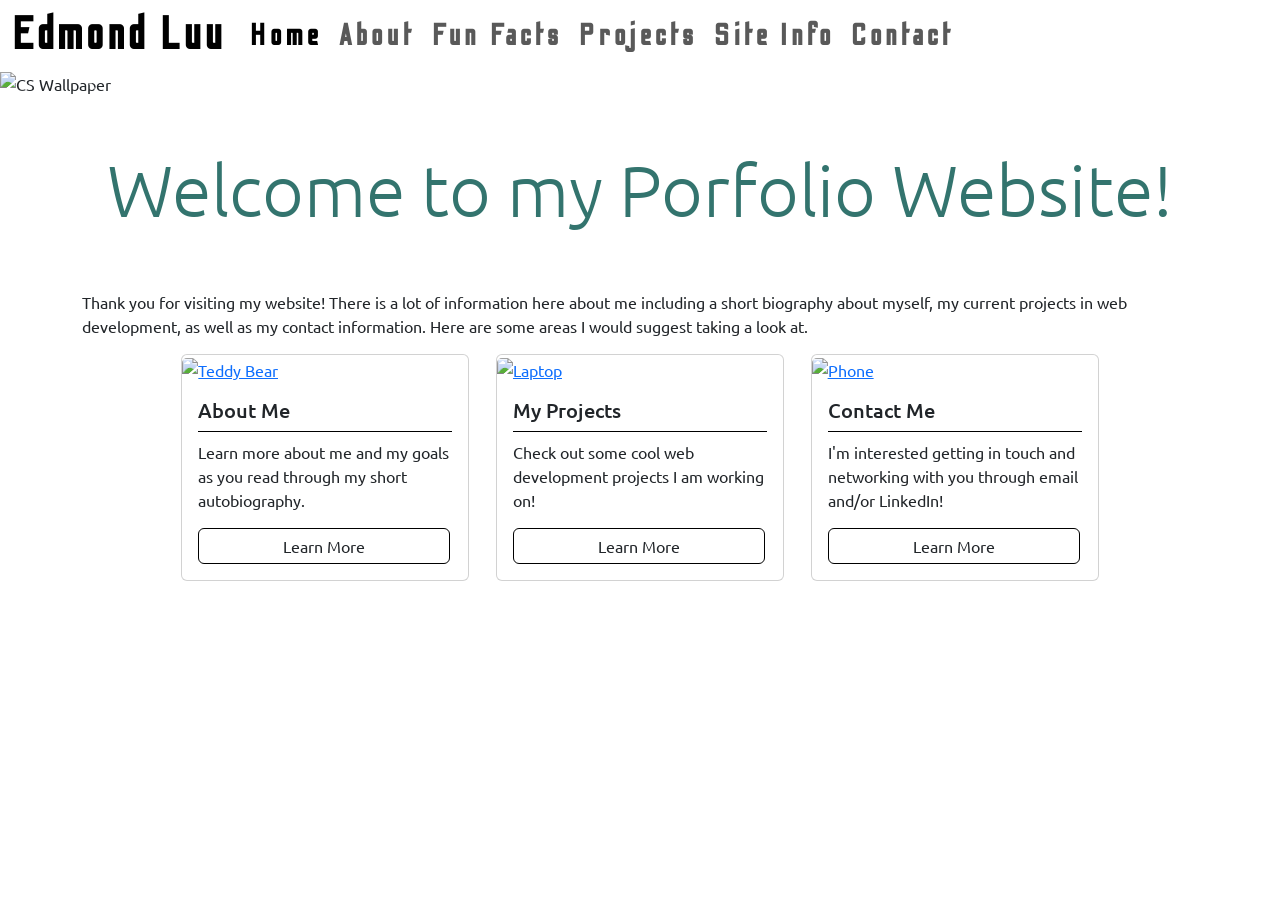
==== index.html @ f94c2e9e "Portfolio Website" ====
<!DOCTYPE html>
<html lang="en">

<head>
    <meta charset="UTF-8">
    <meta http-equiv="X-UA-Compatible" content="IE=edge">
    <meta name="viewport" content="width=device-width, initial-scale=1.0">
    <title>Edmond Luu - Personal Website</title>
    <link rel="preconnect" href="https://fonts.googleapis.com">
    <link rel="preconnect" href="https://fonts.gstatic.com" crossorigin>
    <link href="https://fonts.googleapis.com/css2?family=Odibee+Sans&display=swap" rel="stylesheet">
    <link rel="preconnect" href="https://fonts.googleapis.com">
    <link rel="preconnect" href="https://fonts.gstatic.com" crossorigin>
    <link href="https://fonts.googleapis.com/css2?family=Ubuntu&display=swap" rel="stylesheet">
    <link href="https://cdn.jsdelivr.net/npm/bootstrap@5.2.0-beta1/dist/css/bootstrap.min.css" rel="stylesheet"
        integrity="sha384-0evHe/X+R7YkIZDRvuzKMRqM+OrBnVFBL6DOitfPri4tjfHxaWutUpFmBp4vmVor" crossorigin="anonymous">
    <link rel="stylesheet" href="style.css">
</head>

<body>
    <nav class="navbar navbar-expand-md sticky-top">
        <div class="container-fluid">
            <a class="navbar-brand" href="index.html" id="title">Edmond Luu</a>
            <button class="navbar-toggler" type="button" data-bs-toggle="collapse" data-bs-target="#navbarNav"
                aria-controls="navbarNav" aria-expanded="false" aria-label="Toggle navigation">
                <span class="navbar-toggler-icon"></span>
            </button>
            <div class="collapse navbar-collapse" id="navbarNav">
                <ul class="navbar-nav me-auto mb-2 mb-lg-0">
                    <li class="nav-item">
                        <a class="nav-link active" aria-current="page" href="index.html">Home</a>
                    </li>
                    <li class="nav-item">
                        <a class="nav-link" href="about.html">About</a>
                    </li>
                    <li class="nav-item">
                        <a class="nav-link" href="funfacts.html">Fun Facts</a>
                    </li>
                    <li class="nav-item">
                        <a class="nav-link" href="projects.html">Projects</a>
                    </li>
                    <li class="nav-item">
                        <a class="nav-link" href="siteinfo.html">Site Info</a>
                    </li>
                    <li class="nav-item">
                        <a class="nav-link" href="contact.html">Contact</a>
                    </li>
                </ul>
            </div>
        </div>
    </nav>

    <div id="carouselExampleIndicators" class="carousel slide" data-bs-ride="carousel">
        <div class="carousel-indicators">
            <button type="button" data-bs-target="#carouselExampleIndicators" data-bs-slide-to="0"
                class="active bg-success" aria-current="true" aria-label="Slide 1"></button>
            <button type="button" data-bs-target="#carouselExampleIndicators" class="bg-success" data-bs-slide-to="1"
                aria-label="Slide 2"></button>
            <button type="button" data-bs-target="#carouselExampleIndicators" class="bg-success" data-bs-slide-to="2"
                aria-label="Slide 3"></button>
            <button type="button" data-bs-target="#carouselExampleIndicators" class="bg-success" data-bs-slide-to="3"
                aria-label="Slide 4"></button>
        </div>
        <div class="carousel-inner">
            <div class="carousel-item active" data-bs-interval="10000">
                <img src="https://images.unsplash.com/photo-1505238680356-667803448bb6?crop=entropy&cs=tinysrgb&fm=jpg&ixlib=rb-1.2.1&q=80&raw_url=true&ixid=MnwxMjA3fDB8MHxwaG90by1wYWdlfHx8fGVufDB8fHx8&auto=format&fit=crop&w=2370"
                    class="d-block w-100" alt="CS Wallpaper">
            </div>
            <div class="carousel-item" data-bs-interval="10000">
                <img src="https://images.unsplash.com/photo-1638909374755-a4f79efb5514?crop=entropy&cs=tinysrgb&fm=jpg&ixlib=rb-1.2.1&q=80&raw_url=true&ixid=MnwxMjA3fDB8MHxwaG90by1wYWdlfHx8fGVufDB8fHx8&auto=format&fit=crop&w=2370"
                    class="d-block w-100" alt="UC Berkeley">
            </div>
            <div class="carousel-item" data-bs-interval="10000">
                <img src="https://images.unsplash.com/photo-1631423584036-e82dd3979e92?crop=entropy&cs=tinysrgb&fm=jpg&ixlib=rb-1.2.1&q=80&raw_url=true&ixid=MnwxMjA3fDB8MHxwaG90by1wYWdlfHx8fGVufDB8fHx8&auto=format&fit=crop&w=2370"
                    class="d-block w-100" alt="Bay Area">
            </div>

            <div class="carousel-item" data-bs-interval="10000">
                <img src="https://images.unsplash.com/photo-1519583272095-6433daf26b6e?crop=entropy&cs=tinysrgb&fm=jpg&ixlib=rb-1.2.1&q=80&raw_url=true&ixid=MnwxMjA3fDB8MHxwaG90by1wYWdlfHx8fGVufDB8fHx8&auto=format&fit=crop&w=2370"
                    class="d-block w-100" alt="Evergreen, San Jose">
            </div>
        </div>
        <button class="carousel-control-prev" type="button" data-bs-target="#carouselExampleIndicators"
            data-bs-slide="prev">
            <span class="carousel-control-prev-icon" aria-hidden="true"></span>
            <span class="visually-hidden">Previous</span>
        </button>
        <button class="carousel-control-next" type="button" data-bs-target="#carouselExampleIndicators"
            data-bs-slide="next">
            <span class="carousel-control-next-icon" aria-hidden="true"></span>
            <span class="visually-hidden">Next</span>
        </button>
    </div>

    <section class="container-fluid" id="intro">
        <h2 class="display-2 text-center" id="welcome">Welcome to my Porfolio Website!</h2>
    </section>

    <section class="container" id="intro">
        <p>Thank you for visiting my website! There is a lot of information here about me including a short biography
            about myself, my current projects in web development, as well as my contact information. Here are some areas
            I would suggest taking a look at.</p>
    </section>

    <section id="cards">
        <div></div>
        <div class="card" style="width: 18rem;">
            <a href="about.html"><img
                    src="https://images.unsplash.com/photo-1562040506-a9b32cb51b94?crop=entropy&cs=tinysrgb&fm=jpg&ixlib=rb-1.2.1&q=80&raw_url=true&ixid=MnwxMjA3fDB8MHxwaG90by1wYWdlfHx8fGVufDB8fHx8&auto=format&fit=crop&w=2370"
                    class="card-img-top" alt="Teddy Bear"></a>
            <div class="card-body">
                <h5 class="card-title">About Me</h5>
                <p class="card-text">Learn more about me and my goals as you read through my short autobiography.</p>
                <div class="card-button">
                    <a href="about.html" class="btn btn-transparent" id="card-button">Learn More</a>
                </div>
            </div>
        </div>

        <div class="card" style="width: 18rem;">
            <a href="projects.html"><img
                    src="https://images.unsplash.com/photo-1492551557933-34265f7af79e?crop=entropy&cs=tinysrgb&fm=jpg&ixlib=rb-1.2.1&q=80&raw_url=true&ixid=MnwxMjA3fDB8MHxwaG90by1wYWdlfHx8fGVufDB8fHx8&auto=format&fit=crop&w=2370"
                    class="card-img-top" alt="Laptop"></a>
            <div class="card-body">
                <h5 class="card-title">My Projects</h5>
                <p class="card-text">Check out some cool web development projects I am working on!
                </p>
                <div class="card-button">
                    <a href="projects.html" class="btn btn-transparent" id="card-button">Learn More</a>
                </div>
            </div>
        </div>

        <div class="card" style="width: 18rem;">
            <a href="contact.html"><img
                    src="https://images.unsplash.com/photo-1483478550801-ceba5fe50e8e?crop=entropy&cs=tinysrgb&fm=jpg&ixlib=rb-1.2.1&q=80&raw_url=true&ixid=MnwxMjA3fDB8MHxwaG90by1wYWdlfHx8fGVufDB8fHx8&auto=format&fit=crop&w=2370"
                    class="card-img-top" alt="Phone"></a>
            <div class="card-body">
                <h5 class="card-title">Contact Me</h5>
                <p class="card-text">I'm interested getting in touch and networking with you through email and/or
                    LinkedIn!
                </p>
                <div class="card-button">
                    <a href="about.html" class="btn btn-transparent" id="card-button">Learn More</a>
                </div>
            </div>
        </div>
        <div></div>
    </section>


    <script src="https://cdn.jsdelivr.net/npm/bootstrap@5.2.0-beta1/dist/js/bootstrap.bundle.min.js"
        integrity="sha384-pprn3073KE6tl6bjs2QrFaJGz5/SUsLqktiwsUTF55Jfv3qYSDhgCecCxMW52nD2"
        crossorigin="anonymous"></script>
</body>

</html>
---- style.css ----
:root {
    --theme-color: rgb(51, 116, 110);
}

body {
    box-sizing: border-box;
    background-image: url("https://images.unsplash.com/photo-1491895200222-0fc4a4c35e18?crop=entropy&cs=tinysrgb&fm=jpg&ixlib=rb-1.2.1&q=80&raw_url=true&ixid=MnwxMjA3fDB8MHxwaG90by1wYWdlfHx8fGVufDB8fHx8&auto=format&fit=crop&w=3905");
    font-family: 'Ubuntu', sans-serif;
}

nav {
    font-weight: 700;
    font-size: 30px;
    font-family: "Odibee Sans", cursive;
    letter-spacing: 5px;
    min-height: 8vh;
    max-height: 8vh;
    background-color: white;
}

#title {
    font-size: 45px;
}

.bold {
    font-weight: bold;
}

nav a {
    border-top: 1vh solid transparent;
    border-bottom: 1vh solid transparent;
}

section.container-fluid {
    padding: 50px 100px;
}

nav a:not(.active):not(.navbar-brand):hover {
    background-color: rgb(240, 240, 240);
    transition: all 500ms;
}

nav a.active:hover {
    background-color: transparent;
}

nav a.navbar-brand {
    background-color: transparent;
}

h2,
p {
    animation-name: slidein;
    animation-duration: 1.5s;
}


.carousel-inner img {
    margin: 0 auto;
    min-width: 100vw;
    max-height: 50vh;
    object-fit: cover;
    object-position: center;
}

h2 {
    color: rgb(51, 116, 110);
}


#cards {
    margin: 10px 10vw;
    display: flex;
    flex-direction: row;
    justify-content: space-evenly;
    animation-name: slidein;
    animation-duration: 1.5s;
}


@keyframes slidein {
    from {
        margin-top: 25%;
    }

    to {
        cards {
            margin-top: 10px;
        }

        h2,
        p {
            padding: 50px 100px;
        }
    }
}

#card-button {
    border: 1px solid black;
    text-align: center;
    padding: 5px 84px;
}

#card-button:hover {
    background-color: rgb(240, 240, 240);
    transition: all 0.5s;
}

@media(max-width:920px) {
    #cards {
        flex-direction: column;
        align-items: center;
        justify-content: space-between;
        padding-bottom: 100vw;
    }
}

.card-title {
    padding-bottom: 1vh;
    border-bottom: 1px solid black;
}

.accordion {
    border: 5px solid var(--theme-color);
}

.list-group-item.active {
    background-color: var(--theme-color);
}

.list-group {
    margin-bottom: 5vh;
    border: 5px solid var(--theme-color);
}
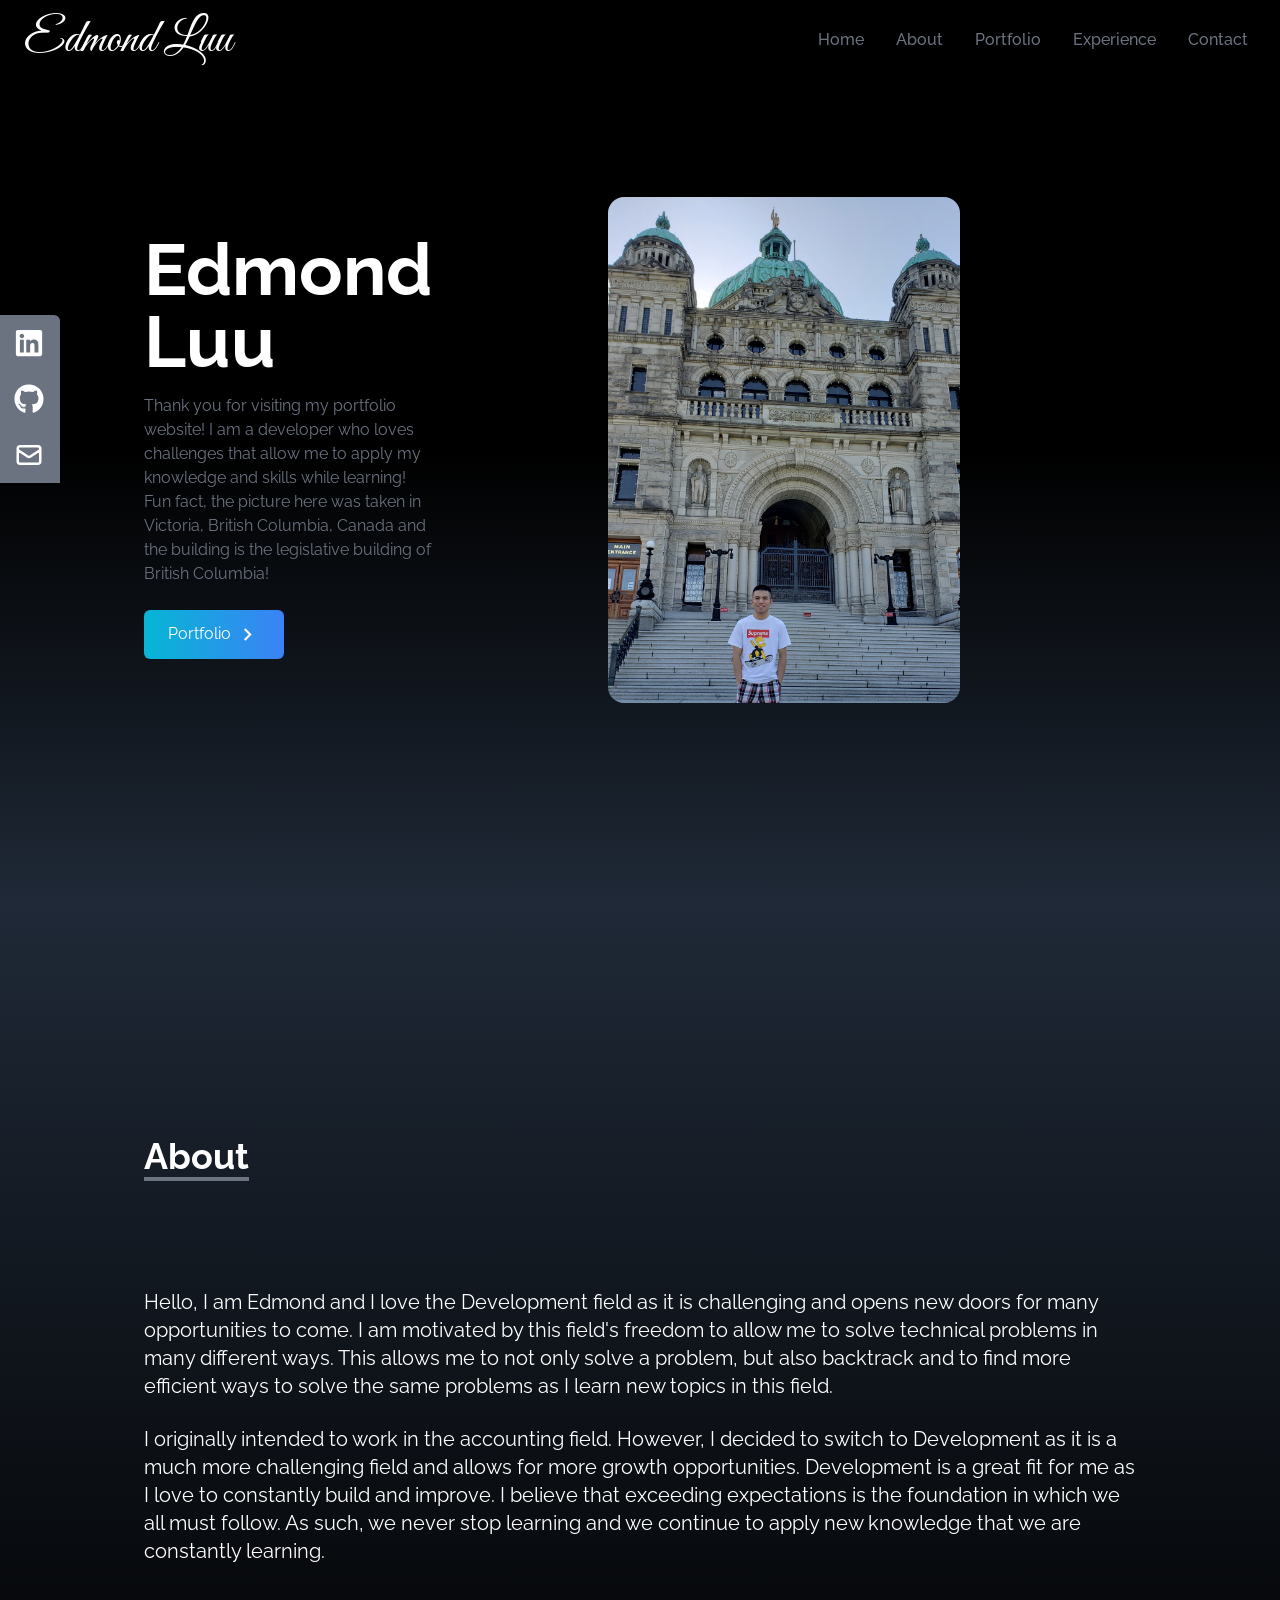
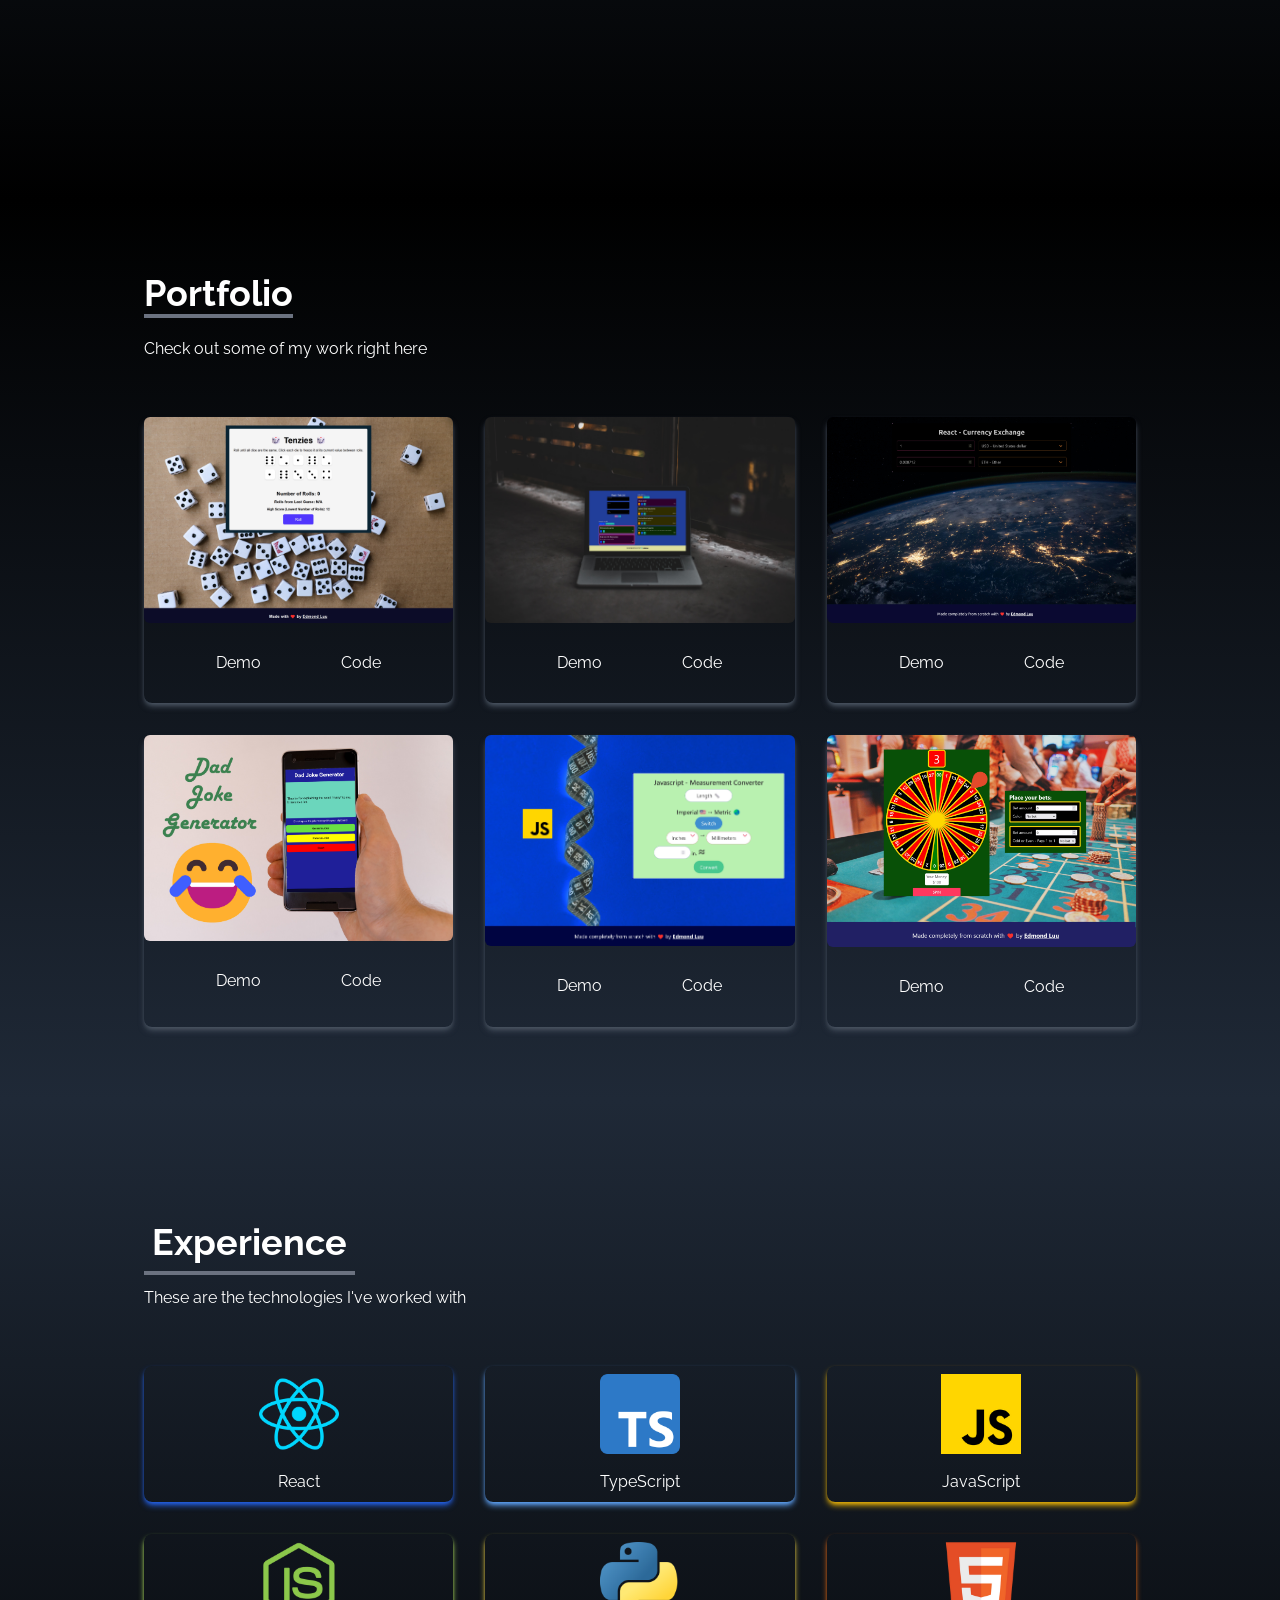
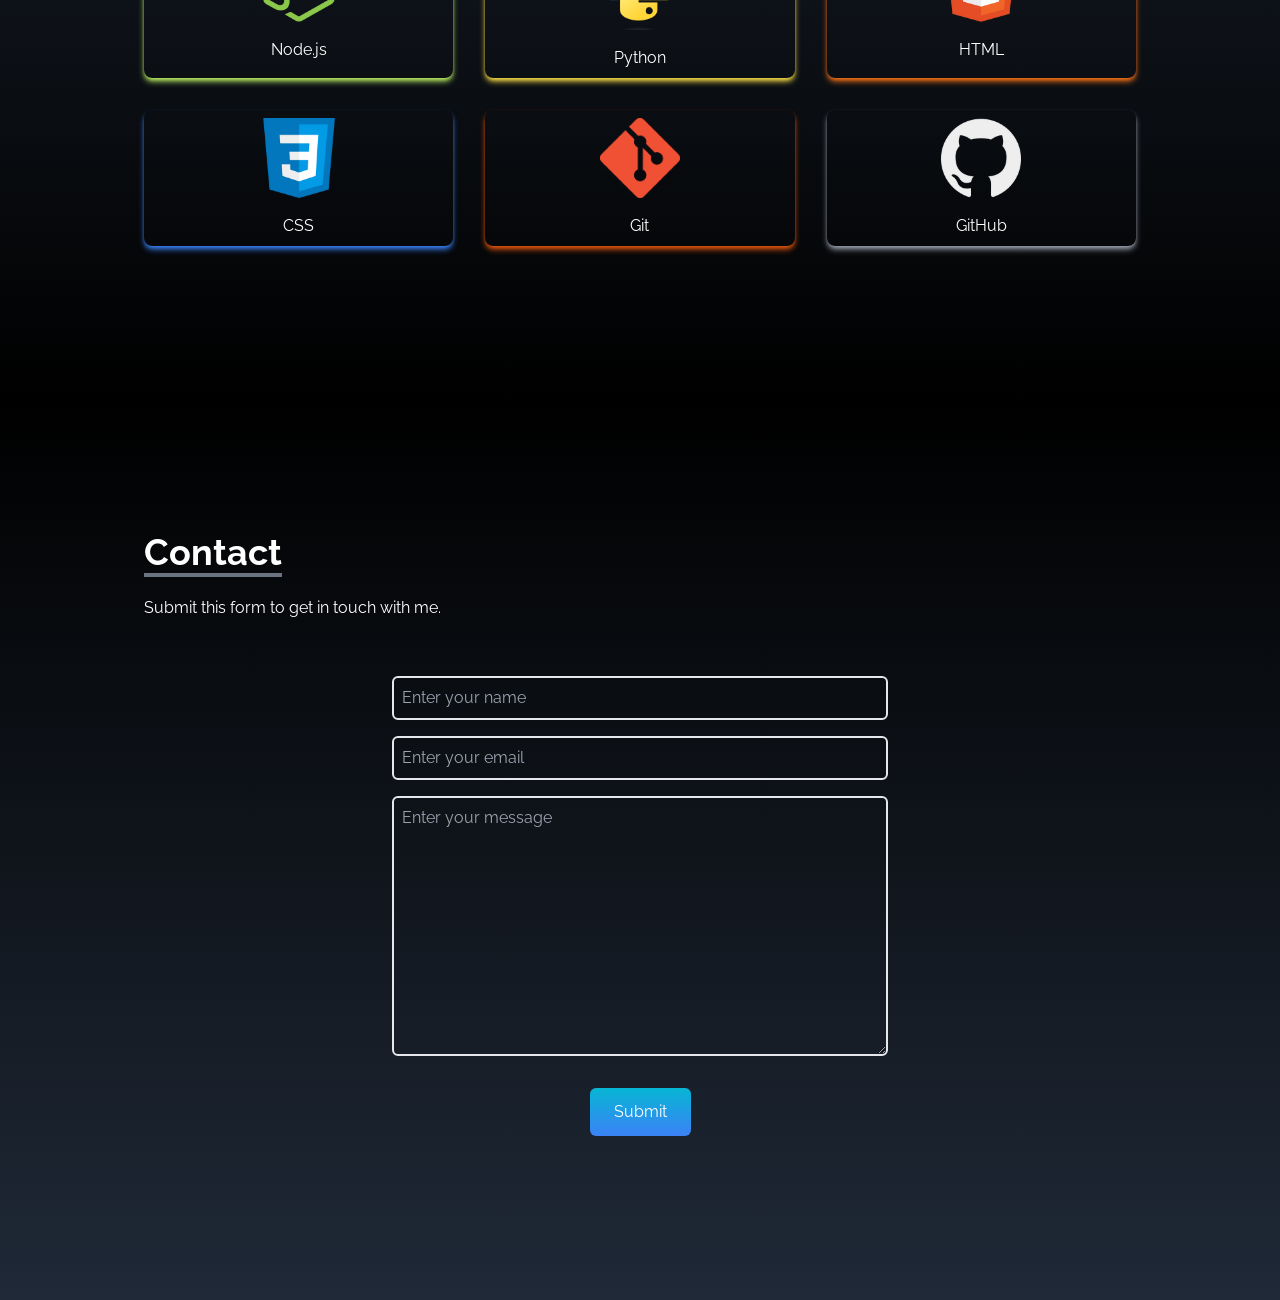
==== commit 6253b5c9: "Updated intro" ====
--- a/index.html
+++ b/index.html
@@ -1,157 +1 @@
-<!DOCTYPE html>
-<html lang="en">
-
-<head>
-    <meta charset="UTF-8">
-    <meta http-equiv="X-UA-Compatible" content="IE=edge">
-    <meta name="viewport" content="width=device-width, initial-scale=1.0">
-    <title>Edmond Luu - Personal Website</title>
-    <link rel="preconnect" href="https://fonts.googleapis.com">
-    <link rel="preconnect" href="https://fonts.gstatic.com" crossorigin>
-    <link href="https://fonts.googleapis.com/css2?family=Odibee+Sans&display=swap" rel="stylesheet">
-    <link rel="preconnect" href="https://fonts.googleapis.com">
-    <link rel="preconnect" href="https://fonts.gstatic.com" crossorigin>
-    <link href="https://fonts.googleapis.com/css2?family=Ubuntu&display=swap" rel="stylesheet">
-    <link href="https://cdn.jsdelivr.net/npm/bootstrap@5.2.0-beta1/dist/css/bootstrap.min.css" rel="stylesheet"
-        integrity="sha384-0evHe/X+R7YkIZDRvuzKMRqM+OrBnVFBL6DOitfPri4tjfHxaWutUpFmBp4vmVor" crossorigin="anonymous">
-    <link rel="stylesheet" href="style.css">
-</head>
-
-<body>
-    <nav class="navbar navbar-expand-md sticky-top">
-        <div class="container-fluid">
-            <a class="navbar-brand" href="index.html" id="title">Edmond Luu</a>
-            <button class="navbar-toggler" type="button" data-bs-toggle="collapse" data-bs-target="#navbarNav"
-                aria-controls="navbarNav" aria-expanded="false" aria-label="Toggle navigation">
-                <span class="navbar-toggler-icon"></span>
-            </button>
-            <div class="collapse navbar-collapse" id="navbarNav">
-                <ul class="navbar-nav me-auto mb-2 mb-lg-0">
-                    <li class="nav-item">
-                        <a class="nav-link active" aria-current="page" href="index.html">Home</a>
-                    </li>
-                    <li class="nav-item">
-                        <a class="nav-link" href="about.html">About</a>
-                    </li>
-                    <li class="nav-item">
-                        <a class="nav-link" href="funfacts.html">Fun Facts</a>
-                    </li>
-                    <li class="nav-item">
-                        <a class="nav-link" href="projects.html">Projects</a>
-                    </li>
-                    <li class="nav-item">
-                        <a class="nav-link" href="siteinfo.html">Site Info</a>
-                    </li>
-                    <li class="nav-item">
-                        <a class="nav-link" href="contact.html">Contact</a>
-                    </li>
-                </ul>
-            </div>
-        </div>
-    </nav>
-
-    <div id="carouselExampleIndicators" class="carousel slide" data-bs-ride="carousel">
-        <div class="carousel-indicators">
-            <button type="button" data-bs-target="#carouselExampleIndicators" data-bs-slide-to="0"
-                class="active bg-success" aria-current="true" aria-label="Slide 1"></button>
-            <button type="button" data-bs-target="#carouselExampleIndicators" class="bg-success" data-bs-slide-to="1"
-                aria-label="Slide 2"></button>
-            <button type="button" data-bs-target="#carouselExampleIndicators" class="bg-success" data-bs-slide-to="2"
-                aria-label="Slide 3"></button>
-            <button type="button" data-bs-target="#carouselExampleIndicators" class="bg-success" data-bs-slide-to="3"
-                aria-label="Slide 4"></button>
-        </div>
-        <div class="carousel-inner">
-            <div class="carousel-item active" data-bs-interval="10000">
-                <img src="https://images.unsplash.com/photo-1505238680356-667803448bb6?crop=entropy&cs=tinysrgb&fm=jpg&ixlib=rb-1.2.1&q=80&raw_url=true&ixid=MnwxMjA3fDB8MHxwaG90by1wYWdlfHx8fGVufDB8fHx8&auto=format&fit=crop&w=2370"
-                    class="d-block w-100" alt="CS Wallpaper">
-            </div>
-            <div class="carousel-item" data-bs-interval="10000">
-                <img src="https://images.unsplash.com/photo-1638909374755-a4f79efb5514?crop=entropy&cs=tinysrgb&fm=jpg&ixlib=rb-1.2.1&q=80&raw_url=true&ixid=MnwxMjA3fDB8MHxwaG90by1wYWdlfHx8fGVufDB8fHx8&auto=format&fit=crop&w=2370"
-                    class="d-block w-100" alt="UC Berkeley">
-            </div>
-            <div class="carousel-item" data-bs-interval="10000">
-                <img src="https://images.unsplash.com/photo-1631423584036-e82dd3979e92?crop=entropy&cs=tinysrgb&fm=jpg&ixlib=rb-1.2.1&q=80&raw_url=true&ixid=MnwxMjA3fDB8MHxwaG90by1wYWdlfHx8fGVufDB8fHx8&auto=format&fit=crop&w=2370"
-                    class="d-block w-100" alt="Bay Area">
-            </div>
-
-            <div class="carousel-item" data-bs-interval="10000">
-                <img src="https://images.unsplash.com/photo-1519583272095-6433daf26b6e?crop=entropy&cs=tinysrgb&fm=jpg&ixlib=rb-1.2.1&q=80&raw_url=true&ixid=MnwxMjA3fDB8MHxwaG90by1wYWdlfHx8fGVufDB8fHx8&auto=format&fit=crop&w=2370"
-                    class="d-block w-100" alt="Evergreen, San Jose">
-            </div>
-        </div>
-        <button class="carousel-control-prev" type="button" data-bs-target="#carouselExampleIndicators"
-            data-bs-slide="prev">
-            <span class="carousel-control-prev-icon" aria-hidden="true"></span>
-            <span class="visually-hidden">Previous</span>
-        </button>
-        <button class="carousel-control-next" type="button" data-bs-target="#carouselExampleIndicators"
-            data-bs-slide="next">
-            <span class="carousel-control-next-icon" aria-hidden="true"></span>
-            <span class="visually-hidden">Next</span>
-        </button>
-    </div>
-
-    <section class="container-fluid" id="intro">
-        <h2 class="display-2 text-center" id="welcome">Welcome to my Porfolio Website!</h2>
-    </section>
-
-    <section class="container" id="intro">
-        <p>Thank you for visiting my website! There is a lot of information here about me including a short biography
-            about myself, my current projects in web development, as well as my contact information. Here are some areas
-            I would suggest taking a look at.</p>
-    </section>
-
-    <section id="cards">
-        <div></div>
-        <div class="card" style="width: 18rem;">
-            <a href="about.html"><img
-                    src="https://images.unsplash.com/photo-1562040506-a9b32cb51b94?crop=entropy&cs=tinysrgb&fm=jpg&ixlib=rb-1.2.1&q=80&raw_url=true&ixid=MnwxMjA3fDB8MHxwaG90by1wYWdlfHx8fGVufDB8fHx8&auto=format&fit=crop&w=2370"
-                    class="card-img-top" alt="Teddy Bear"></a>
-            <div class="card-body">
-                <h5 class="card-title">About Me</h5>
-                <p class="card-text">Learn more about me and my goals as you read through my short autobiography.</p>
-                <div class="card-button">
-                    <a href="about.html" class="btn btn-transparent" id="card-button">Learn More</a>
-                </div>
-            </div>
-        </div>
-
-        <div class="card" style="width: 18rem;">
-            <a href="projects.html"><img
-                    src="https://images.unsplash.com/photo-1492551557933-34265f7af79e?crop=entropy&cs=tinysrgb&fm=jpg&ixlib=rb-1.2.1&q=80&raw_url=true&ixid=MnwxMjA3fDB8MHxwaG90by1wYWdlfHx8fGVufDB8fHx8&auto=format&fit=crop&w=2370"
-                    class="card-img-top" alt="Laptop"></a>
-            <div class="card-body">
-                <h5 class="card-title">My Projects</h5>
-                <p class="card-text">Check out some cool web development projects I am working on!
-                </p>
-                <div class="card-button">
-                    <a href="projects.html" class="btn btn-transparent" id="card-button">Learn More</a>
-                </div>
-            </div>
-        </div>
-
-        <div class="card" style="width: 18rem;">
-            <a href="contact.html"><img
-                    src="https://images.unsplash.com/photo-1483478550801-ceba5fe50e8e?crop=entropy&cs=tinysrgb&fm=jpg&ixlib=rb-1.2.1&q=80&raw_url=true&ixid=MnwxMjA3fDB8MHxwaG90by1wYWdlfHx8fGVufDB8fHx8&auto=format&fit=crop&w=2370"
-                    class="card-img-top" alt="Phone"></a>
-            <div class="card-body">
-                <h5 class="card-title">Contact Me</h5>
-                <p class="card-text">I'm interested getting in touch and networking with you through email and/or
-                    LinkedIn!
-                </p>
-                <div class="card-button">
-                    <a href="about.html" class="btn btn-transparent" id="card-button">Learn More</a>
-                </div>
-            </div>
-        </div>
-        <div></div>
-    </section>
-
-
-    <script src="https://cdn.jsdelivr.net/npm/bootstrap@5.2.0-beta1/dist/js/bootstrap.bundle.min.js"
-        integrity="sha384-pprn3073KE6tl6bjs2QrFaJGz5/SUsLqktiwsUTF55Jfv3qYSDhgCecCxMW52nD2"
-        crossorigin="anonymous"></script>
-</body>
-
-</html>+<!doctype html><html lang="en"><head><meta charset="utf-8"/><link rel="icon" href="/favicon.png"/><meta name="viewport" content="width=device-width,initial-scale=1"/><meta name="theme-color" content="#000000"/><meta name="description" content="Web site created using create-react-app"/><link rel="apple-touch-icon" href="/logo192.png"/><link rel="manifest" href="/manifest.json"/><title>Edmond Luu | Portfolio</title><script defer="defer" src="/static/js/main.e8f8a479.js"></script><link href="/static/css/main.27547d89.css" rel="stylesheet"></head><body><noscript>You need to enable JavaScript to run this app.</noscript><div id="root"></div></body></html>
--- a/static/css/main.27547d89.css
+++ b/static/css/main.27547d89.css
@@ -0,0 +1,5 @@
+@import url(https://fonts.googleapis.com/css2?family=Raleway:ital,wght@0,100;0,200;0,300;0,400;0,500;0,600;0,700;0,800;0,900;1,100;1,200;1,300;1,400;1,500;1,600;1,700;1,800;1,900&display=swap);@import url(https://fonts.googleapis.com/css2?family=Great+Vibes&display=swap);
+/*
+! tailwindcss v3.0.24 | MIT License | https://tailwindcss.com
+*/*,:after,:before{border:0 solid #e5e7eb;box-sizing:border-box}:after,:before{--tw-content:""}html{-webkit-text-size-adjust:100%;font-family:ui-sans-serif,system-ui,-apple-system,BlinkMacSystemFont,Segoe UI,Roboto,Helvetica Neue,Arial,Noto Sans,sans-serif,Apple Color Emoji,Segoe UI Emoji,Segoe UI Symbol,Noto Color Emoji;line-height:1.5;tab-size:4}body{line-height:inherit;margin:0}hr{border-top-width:1px;color:inherit;height:0}abbr:where([title]){-webkit-text-decoration:underline dotted;text-decoration:underline dotted}h1,h2,h3,h4,h5,h6{font-size:inherit;font-weight:inherit}a{color:inherit;text-decoration:inherit}b,strong{font-weight:bolder}code,kbd,pre,samp{font-family:ui-monospace,SFMono-Regular,Menlo,Monaco,Consolas,Liberation Mono,Courier New,monospace;font-size:1em}small{font-size:80%}sub,sup{font-size:75%;line-height:0;position:relative;vertical-align:baseline}sub{bottom:-.25em}sup{top:-.5em}table{border-collapse:collapse;border-color:inherit;text-indent:0}button,input,optgroup,select,textarea{color:inherit;font-family:inherit;font-size:100%;line-height:inherit;margin:0;padding:0}button,select{text-transform:none}[type=button],[type=reset],[type=submit],button{-webkit-appearance:button;background-color:transparent;background-image:none}:-moz-focusring{outline:auto}:-moz-ui-invalid{box-shadow:none}progress{vertical-align:baseline}::-webkit-inner-spin-button,::-webkit-outer-spin-button{height:auto}[type=search]{-webkit-appearance:textfield;outline-offset:-2px}::-webkit-search-decoration{-webkit-appearance:none}::-webkit-file-upload-button{-webkit-appearance:button;font:inherit}summary{display:list-item}blockquote,dd,dl,figure,h1,h2,h3,h4,h5,h6,hr,p,pre{margin:0}fieldset{margin:0}fieldset,legend{padding:0}menu,ol,ul{list-style:none;margin:0;padding:0}textarea{resize:vertical}input::-webkit-input-placeholder,textarea::-webkit-input-placeholder{color:#9ca3af;opacity:1}input:-ms-input-placeholder,textarea:-ms-input-placeholder{color:#9ca3af;opacity:1}input::placeholder,textarea::placeholder{color:#9ca3af;opacity:1}[role=button],button{cursor:pointer}:disabled{cursor:default}audio,canvas,embed,iframe,img,object,svg,video{display:block;vertical-align:middle}img,video{height:auto;max-width:100%}[hidden]{display:none}html{font-family:Raleway,sans-serif}*,:after,:before{--tw-translate-x:0;--tw-translate-y:0;--tw-rotate:0;--tw-skew-x:0;--tw-skew-y:0;--tw-scale-x:1;--tw-scale-y:1;--tw-pan-x: ;--tw-pan-y: ;--tw-pinch-zoom: ;--tw-scroll-snap-strictness:proximity;--tw-ordinal: ;--tw-slashed-zero: ;--tw-numeric-figure: ;--tw-numeric-spacing: ;--tw-numeric-fraction: ;--tw-ring-inset: ;--tw-ring-offset-width:0px;--tw-ring-offset-color:#fff;--tw-ring-color:rgba(59,130,246,.5);--tw-ring-offset-shadow:0 0 #0000;--tw-ring-shadow:0 0 #0000;--tw-shadow:0 0 #0000;--tw-shadow-colored:0 0 #0000;--tw-blur: ;--tw-brightness: ;--tw-contrast: ;--tw-grayscale: ;--tw-hue-rotate: ;--tw-invert: ;--tw-saturate: ;--tw-sepia: ;--tw-drop-shadow: ;--tw-backdrop-blur: ;--tw-backdrop-brightness: ;--tw-backdrop-contrast: ;--tw-backdrop-grayscale: ;--tw-backdrop-hue-rotate: ;--tw-backdrop-invert: ;--tw-backdrop-opacity: ;--tw-backdrop-saturate: ;--tw-backdrop-sepia: }.fixed{position:fixed}.absolute{position:absolute}.top-0{top:0}.left-0{left:0}.top-\[35\%\]{top:35%}.z-10{z-index:10}.m-4{margin:1rem}.mx-auto{margin-left:auto;margin-right:auto}.my-4{margin-bottom:1rem;margin-top:1rem}.my-8{margin-bottom:2rem;margin-top:2rem}.my-2{margin-bottom:.5rem;margin-top:.5rem}.mt-20{margin-top:5rem}.mb-\[25px\]{margin-bottom:25px}.mt-4{margin-top:1rem}.ml-1{margin-left:.25rem}.ml-2{margin-left:.5rem}.ml-\[-100px\]{margin-left:-100px}.inline{display:inline}.flex{display:flex}.grid{display:grid}.hidden{display:none}.h-screen{height:100vh}.h-full{height:100%}.h-20{height:5rem}.h-14{height:3.5rem}.w-full{width:100%}.w-20{width:5rem}.w-fit{width:-webkit-fit-content;width:-moz-fit-content;width:fit-content}.w-2\/3{width:66.666667%}.w-1\/2{width:50%}.w-40{width:10rem}.max-w-screen-lg{max-width:1024px}.max-w-md{max-width:28rem}.cursor-pointer{cursor:pointer}.grid-cols-2{grid-template-columns:repeat(2,minmax(0,1fr))}.flex-col{flex-direction:column}.items-center{align-items:center}.justify-center{justify-content:center}.justify-between{justify-content:space-between}.gap-8{gap:2rem}.rounded-md{border-radius:.375rem}.rounded-lg{border-radius:.5rem}.rounded-2xl{border-radius:1rem}.rounded-tr-md{border-top-right-radius:.375rem}.rounded-br-md{border-bottom-right-radius:.375rem}.border-2{border-width:2px}.border-b-4{border-bottom-width:4px}.border-gray-500{--tw-border-opacity:1;border-color:rgb(107 114 128/var(--tw-border-opacity))}.bg-transparent{background-color:transparent}.bg-black{--tw-bg-opacity:1;background-color:rgb(0 0 0/var(--tw-bg-opacity))}.bg-gray-500{--tw-bg-opacity:1;background-color:rgb(107 114 128/var(--tw-bg-opacity))}.bg-gradient-to-b{background-image:linear-gradient(to bottom,var(--tw-gradient-stops))}.bg-gradient-to-r{background-image:linear-gradient(to right,var(--tw-gradient-stops))}.from-gray-800{--tw-gradient-from:#1f2937;--tw-gradient-stops:var(--tw-gradient-from),var(--tw-gradient-to,rgba(31,41,55,0))}.from-black{--tw-gradient-from:#000;--tw-gradient-stops:var(--tw-gradient-from),var(--tw-gradient-to,transparent)}.from-cyan-500{--tw-gradient-from:#06b6d4;--tw-gradient-stops:var(--tw-gradient-from),var(--tw-gradient-to,rgba(6,182,212,0))}.via-black{--tw-gradient-stops:var(--tw-gradient-from),#000,var(--tw-gradient-to,transparent)}.to-black{--tw-gradient-to:#000}.to-gray-800{--tw-gradient-to:#1f2937}.to-blue-500{--tw-gradient-to:#3b82f6}.p-4{padding:1rem}.p-2{padding:.5rem}.py-6{padding-bottom:1.5rem;padding-top:1.5rem}.px-6{padding-left:1.5rem;padding-right:1.5rem}.py-3{padding-bottom:.75rem;padding-top:.75rem}.py-8{padding-bottom:2rem;padding-top:2rem}.px-12{padding-left:3rem;padding-right:3rem}.py-2{padding-bottom:.5rem;padding-top:.5rem}.px-4{padding-left:1rem;padding-right:1rem}.py-4{padding-bottom:1rem;padding-top:1rem}.pb-8{padding-bottom:2rem}.pr-4{padding-right:1rem}.text-center{text-align:center}.font-signature{font-family:Great Vibes}.text-4xl{font-size:2.25rem;line-height:2.5rem}.text-xl{font-size:1.25rem;line-height:1.75rem}.text-5xl{font-size:3rem;line-height:1}.font-bold{font-weight:700}.font-medium{font-weight:500}.capitalize{text-transform:capitalize}.text-white{--tw-text-opacity:1;color:rgb(255 255 255/var(--tw-text-opacity))}.text-gray-500{--tw-text-opacity:1;color:rgb(107 114 128/var(--tw-text-opacity))}.shadow-md{--tw-shadow:0 4px 6px -1px rgba(0,0,0,.1),0 2px 4px -2px rgba(0,0,0,.1);--tw-shadow-colored:0 4px 6px -1px var(--tw-shadow-color),0 2px 4px -2px var(--tw-shadow-color);box-shadow:0 0 #0000,0 0 #0000,var(--tw-shadow);box-shadow:var(--tw-ring-offset-shadow,0 0 #0000),var(--tw-ring-shadow,0 0 #0000),var(--tw-shadow)}.shadow-blue-600{--tw-shadow-color:#2563eb;--tw-shadow:var(--tw-shadow-colored)}.shadow-blue-400{--tw-shadow-color:#60a5fa;--tw-shadow:var(--tw-shadow-colored)}.shadow-yellow-500{--tw-shadow-color:#eab308;--tw-shadow:var(--tw-shadow-colored)}.shadow-lime-300{--tw-shadow-color:#bef264;--tw-shadow:var(--tw-shadow-colored)}.shadow-yellow-300{--tw-shadow-color:#fde047;--tw-shadow:var(--tw-shadow-colored)}.shadow-orange-500{--tw-shadow-color:#f97316;--tw-shadow:var(--tw-shadow-colored)}.shadow-blue-500{--tw-shadow-color:#3b82f6;--tw-shadow:var(--tw-shadow-colored)}.shadow-orange-600{--tw-shadow-color:#ea580c;--tw-shadow:var(--tw-shadow-colored)}.shadow-gray-400{--tw-shadow-color:#9ca3af;--tw-shadow:var(--tw-shadow-colored)}.shadow-gray-600{--tw-shadow-color:#4b5563;--tw-shadow:var(--tw-shadow-colored)}.duration-300{transition-duration:.3s}.duration-500{transition-duration:.5s}.duration-200{transition-duration:.2s}.hover\:ml-\[-10px\]:hover{margin-left:-10px}.hover\:scale-110:hover{--tw-scale-x:1.1;--tw-scale-y:1.1}.hover\:scale-105:hover,.hover\:scale-110:hover{-webkit-transform:translate(var(--tw-translate-x),var(--tw-translate-y)) rotate(var(--tw-rotate)) skewX(var(--tw-skew-x)) skewY(var(--tw-skew-y)) scaleX(var(--tw-scale-x)) scaleY(var(--tw-scale-y));transform:translate(var(--tw-translate-x),var(--tw-translate-y)) rotate(var(--tw-rotate)) skewX(var(--tw-skew-x)) skewY(var(--tw-skew-y)) scaleX(var(--tw-scale-x)) scaleY(var(--tw-scale-y))}.hover\:scale-105:hover{--tw-scale-x:1.05;--tw-scale-y:1.05}.hover\:rounded-md:hover{border-radius:.375rem}.focus\:outline-none:focus{outline:2px solid transparent;outline-offset:2px}.group:hover .group-hover\:rotate-90{--tw-rotate:90deg;-webkit-transform:translate(var(--tw-translate-x),var(--tw-translate-y)) rotate(var(--tw-rotate)) skewX(var(--tw-skew-x)) skewY(var(--tw-skew-y)) scaleX(var(--tw-scale-x)) scaleY(var(--tw-scale-y));transform:translate(var(--tw-translate-x),var(--tw-translate-y)) rotate(var(--tw-rotate)) skewX(var(--tw-skew-x)) skewY(var(--tw-skew-y)) scaleX(var(--tw-scale-x)) scaleY(var(--tw-scale-y))}@media (min-width:640px){.sm\:grid-cols-3{grid-template-columns:repeat(3,minmax(0,1fr))}.sm\:grid-cols-2{grid-template-columns:repeat(2,minmax(0,1fr))}.sm\:flex-row{flex-direction:row}.sm\:px-0{padding-left:0;padding-right:0}.sm\:text-7xl{font-size:4.5rem;line-height:1}}@media (min-width:768px){.md\:flex{display:flex}.md\:hidden{display:none}.md\:h-screen{height:100vh}.md\:w-1\/2{width:50%}.md\:grid-cols-3{grid-template-columns:repeat(3,minmax(0,1fr))}}@media (min-width:1024px){.lg\:flex{display:flex}}
+/*# sourceMappingURL=main.27547d89.css.map*/
